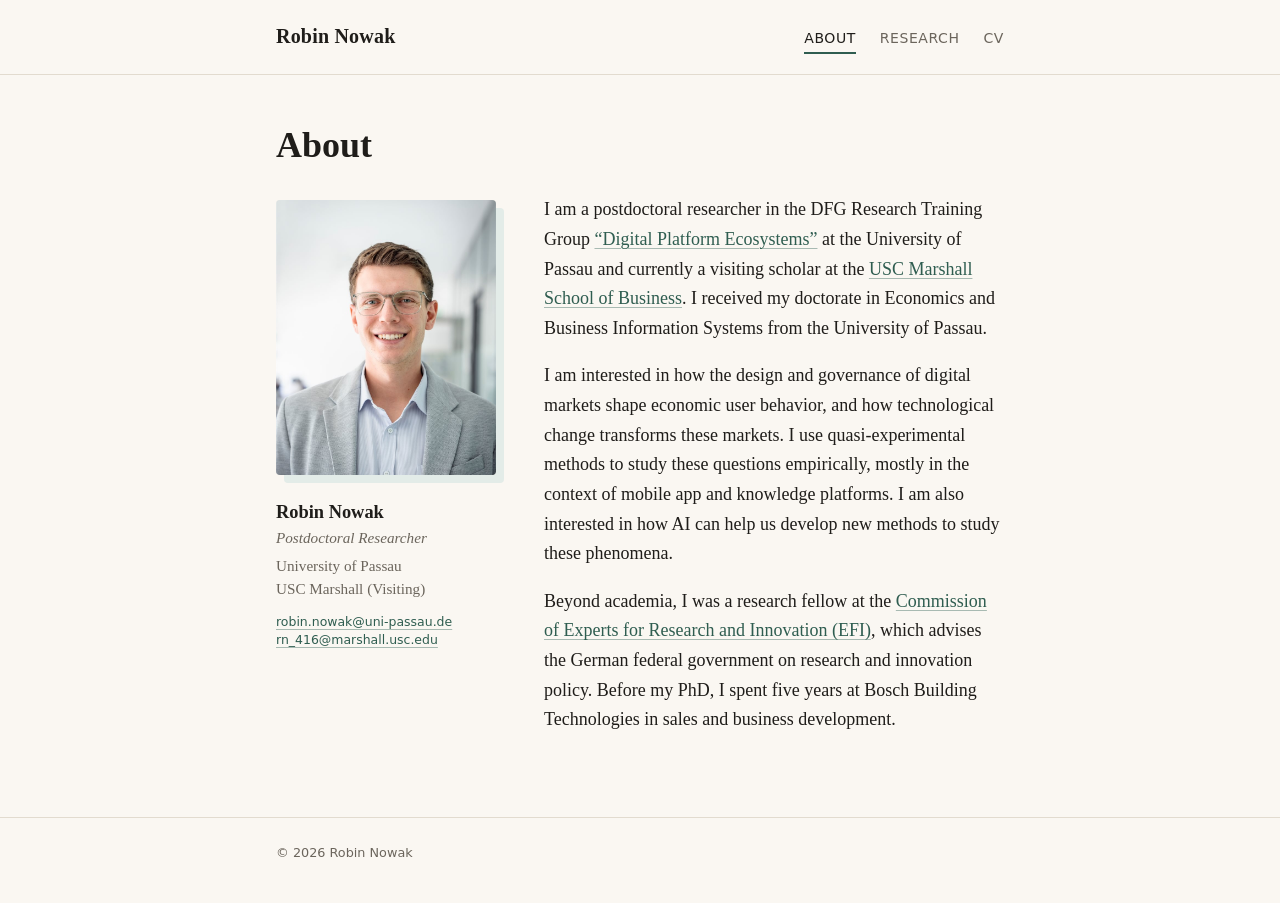
==== index.html @ 18aa1c7b "Initial version of academic website" ====
<!doctype html>
<html lang="en">
<head>
  <meta charset="utf-8">
  <meta name="viewport" content="width=device-width, initial-scale=1">
  <title>Robin Nowak</title>
  <meta name="description" content="Robin Nowak — academic website. Research, publications and CV.">
  <link rel="stylesheet" href="assets/style.css">
</head>
<body>

  <header class="site-header">
    <div class="wrap">
      <a class="site-name" href="index.html">Robin Nowak</a>
      <nav class="site-nav">
        <a href="index.html" aria-current="page">About</a>
        <a href="research.html">Research</a>
        <a href="pdfs/cv_nowak.pdf" target="_blank" rel="noopener">CV</a>
      </nav>
    </div>
  </header>

  <main>
    <div class="wrap">

      <h1 class="page-title">About</h1>

      <div class="about">
        <aside class="profile">
          <img src="assets/portrait.jpg" alt="Portrait of Robin Nowak">
          <p class="name">Robin Nowak</p>
          <p class="role">Postdoctoral Researcher</p>
          <p class="affil">University of Passau<br>USC Marshall (Visiting)</p>
          <p class="contact">
            <a href="mailto:robin.nowak@uni-passau.de">robin.nowak@uni-passau.de</a><br>
            <a href="mailto:rn_416@marshall.usc.edu">rn_416@marshall.usc.edu</a>
          </p>
        </aside>

        <section class="bio">
        <p>I am a postdoctoral researcher in the DFG Research Training Group <a href="https://www.dpe.uni-passau.de/en/" target="_blank" rel="noopener">“Digital Platform Ecosystems”</a> at the University of Passau and currently a visiting scholar at the <a href="https://www.marshall.usc.edu/" target="_blank" rel="noopener">USC Marshall School of Business</a>. I received my doctorate in Economics and Business Information Systems from the University of Passau.</p>
        <p>I am interested in how the design and governance of digital markets shape economic user behavior, and how technological change transforms these markets. I use quasi-experimental methods to study these questions empirically, mostly in the context of mobile app and knowledge platforms. I am also interested in how AI can help us develop new methods to study these phenomena.</p>
        <p>Beyond academia, I was a research fellow at the <a href="https://www.e-fi.de/en/" target="_blank" rel="noopener">Commission of Experts for Research and Innovation (EFI)</a>, which advises the German federal government on research and innovation policy. Before my PhD, I spent five years at Bosch Building Technologies in sales and business development.</p>
        </section>
      </div>

    </div>
  </main>

  <footer class="site-footer">
    <div class="wrap">© <span id="year">2026</span> Robin Nowak</div>
  </footer>

  <script>document.getElementById("year").textContent = new Date().getFullYear();</script>
</body>
</html>
---- assets/style.css ----
/* ---------- Fonts (self-hosted, latin subset) ---------- */
@font-face {
  font-family: "Inter";
  font-style: normal;
  font-weight: 400 600;
  font-display: swap;
  src: url("fonts/inter-latin.woff2") format("woff2");
}
@font-face {
  font-family: "Source Serif 4";
  font-style: normal;
  font-weight: 400 600;
  font-display: swap;
  src: url("fonts/source-serif-4-latin.woff2") format("woff2");
}
@font-face {
  font-family: "Source Serif 4";
  font-style: italic;
  font-weight: 400;
  font-display: swap;
  src: url("fonts/source-serif-4-italic-latin.woff2") format("woff2");
}

/* ---------- Color tokens ---------- */
:root {
  --bg: #faf7f2;
  --surface: #f2ede4;
  --ink: #1f1d1a;
  --muted: #6b655c;
  --rule: #e2dbcf;
  --accent: #2f5d50;
  --accent-soft: #e3ece8;
  --serif: "Source Serif 4", Georgia, "Times New Roman", serif;
  --sans: "Inter", system-ui, -apple-system, "Segoe UI", sans-serif;
}

@media (prefers-color-scheme: dark) {
  :root:not([data-theme="light"]) {
    --bg: #1a1916;
    --surface: #23211d;
    --ink: #ece7de;
    --muted: #a39c90;
    --rule: #34312b;
    --accent: #8cc2ae;
    --accent-soft: #263430;
  }
}

:root[data-theme="dark"] {
  --bg: #1a1916;
  --surface: #23211d;
  --ink: #ece7de;
  --muted: #a39c90;
  --rule: #34312b;
  --accent: #8cc2ae;
  --accent-soft: #263430;
}

/* ---------- Base ---------- */
*, *::before, *::after { box-sizing: border-box; }

html { -webkit-text-size-adjust: 100%; }

body {
  margin: 0;
  background: var(--bg);
  color: var(--ink);
  font-family: var(--serif);
  font-size: 1.125rem;
  line-height: 1.65;
}

a {
  color: var(--accent);
  text-decoration: underline;
  text-decoration-thickness: 1px;
  text-underline-offset: 3px;
  text-decoration-color: color-mix(in srgb, var(--accent) 40%, transparent);
}
a:hover { text-decoration-color: var(--accent); }

.wrap {
  max-width: 760px;
  margin: 0 auto;
  padding: 0 16px;
}

/* ---------- Header / nav ---------- */
.site-header {
  border-bottom: 1px solid var(--rule);
}
.site-header .wrap {
  display: flex;
  align-items: baseline;
  justify-content: space-between;
  gap: 1rem;
  flex-wrap: wrap;
  padding-top: 1.25rem;
  padding-bottom: 1.25rem;
}
.site-name {
  font-size: 1.25rem;
  font-weight: 600;
  color: var(--ink);
  text-decoration: none;
  letter-spacing: 0.01em;
}
.site-nav {
  display: flex;
  gap: 1.5rem;
  font-family: var(--sans);
  font-size: 0.875rem;
  letter-spacing: 0.04em;
  text-transform: uppercase;
}
.site-nav a {
  color: var(--muted);
  text-decoration: none;
  padding-bottom: 2px;
  border-bottom: 2px solid transparent;
}
.site-nav a:hover { color: var(--ink); }
.site-nav a[aria-current="page"] {
  color: var(--ink);
  border-bottom-color: var(--accent);
}

/* ---------- Main ---------- */
main { padding: 3rem 0 4rem; }

h1, h2, h3 { font-weight: 600; line-height: 1.25; }
h1 { font-size: 2.25rem; margin: 0 0 0.25rem; }

h2 {
  font-size: 0.8rem;
  font-family: var(--sans);
  font-weight: 600;
  letter-spacing: 0.12em;
  text-transform: uppercase;
  color: var(--accent);
  margin: 3rem 0 1.25rem;
  padding-bottom: 0.5rem;
  border-bottom: 1px solid var(--rule);
}

/* ---------- Profile (home) ---------- */
.page-title { margin-bottom: 2rem; }

.about {
  display: grid;
  grid-template-columns: 220px 1fr;
  gap: 3rem;
  align-items: start;
}
.profile img {
  display: block;
  width: 100%;
  aspect-ratio: 4 / 5;
  object-fit: cover;
  object-position: 50% 10%;
  border-radius: 4px;
  background: var(--surface);
  box-shadow: 8px 8px 0 var(--accent-soft);
  margin-bottom: 1.5rem;
}
.profile p { margin: 0; font-size: 0.95rem; line-height: 1.5; }
.profile .name { font-size: 1.15rem; font-weight: 600; }
.profile .role { color: var(--muted); font-style: italic; }
.profile .affil { color: var(--muted); margin-top: 0.35rem; }
.profile .contact {
  margin-top: 0.75rem;
  font-family: var(--sans);
  font-size: 0.78rem;
  overflow-wrap: anywhere;
}

.bio p { margin: 0 0 1.1rem; }
.bio p:first-child { margin-top: -0.3rem; }

/* ---------- Research ---------- */
.paper {
  margin: 0 0 1.75rem;
}
.paper-title {
  font-size: 1.15rem;
  font-weight: 600;
  margin: 0;
}
.paper-title a { color: var(--ink); text-decoration: none; }
.paper-title a:hover { color: var(--accent); }
.paper-meta {
  margin: 0.15rem 0 0;
  color: var(--muted);
  font-size: 1rem;
}
.paper-status {
  font-style: italic;
}
.paper details {
  margin-top: 0.35rem;
  font-size: 1rem;
}
.paper summary {
  cursor: pointer;
  display: inline-block;
  font-family: var(--sans);
  font-size: 0.75rem;
  letter-spacing: 0.06em;
  text-transform: uppercase;
  color: var(--accent);
  list-style: none;
}
.paper summary::-webkit-details-marker { display: none; }
.paper summary::before { content: "+ "; }
.paper details[open] summary::before { content: "– "; }
.paper details p {
  margin: 0.6rem 0 0;
  padding-left: 1rem;
  border-left: 2px solid var(--rule);
}
.paper-links {
  display: inline;
  margin-left: 0.75rem;
  font-family: var(--sans);
  font-size: 0.75rem;
  letter-spacing: 0.06em;
  text-transform: uppercase;
}
.paper-links a { margin-right: 0.75rem; }

/* ---------- Footer ---------- */
.site-footer {
  border-top: 1px solid var(--rule);
  padding: 1.5rem 0 2.5rem;
  font-family: var(--sans);
  font-size: 0.8rem;
  color: var(--muted);
}

/* ---------- Small screens ---------- */
@media (max-width: 600px) {
  body { font-size: 1.05rem; }
  main { padding: 2rem 0 3rem; }
  h1 { font-size: 1.85rem; }
  .about {
    grid-template-columns: 1fr;
    gap: 2rem;
  }
  .profile img { width: 180px; }
  .site-nav { gap: 1rem; }
  .paper-links { display: block; margin: 0.25rem 0 0; }
}
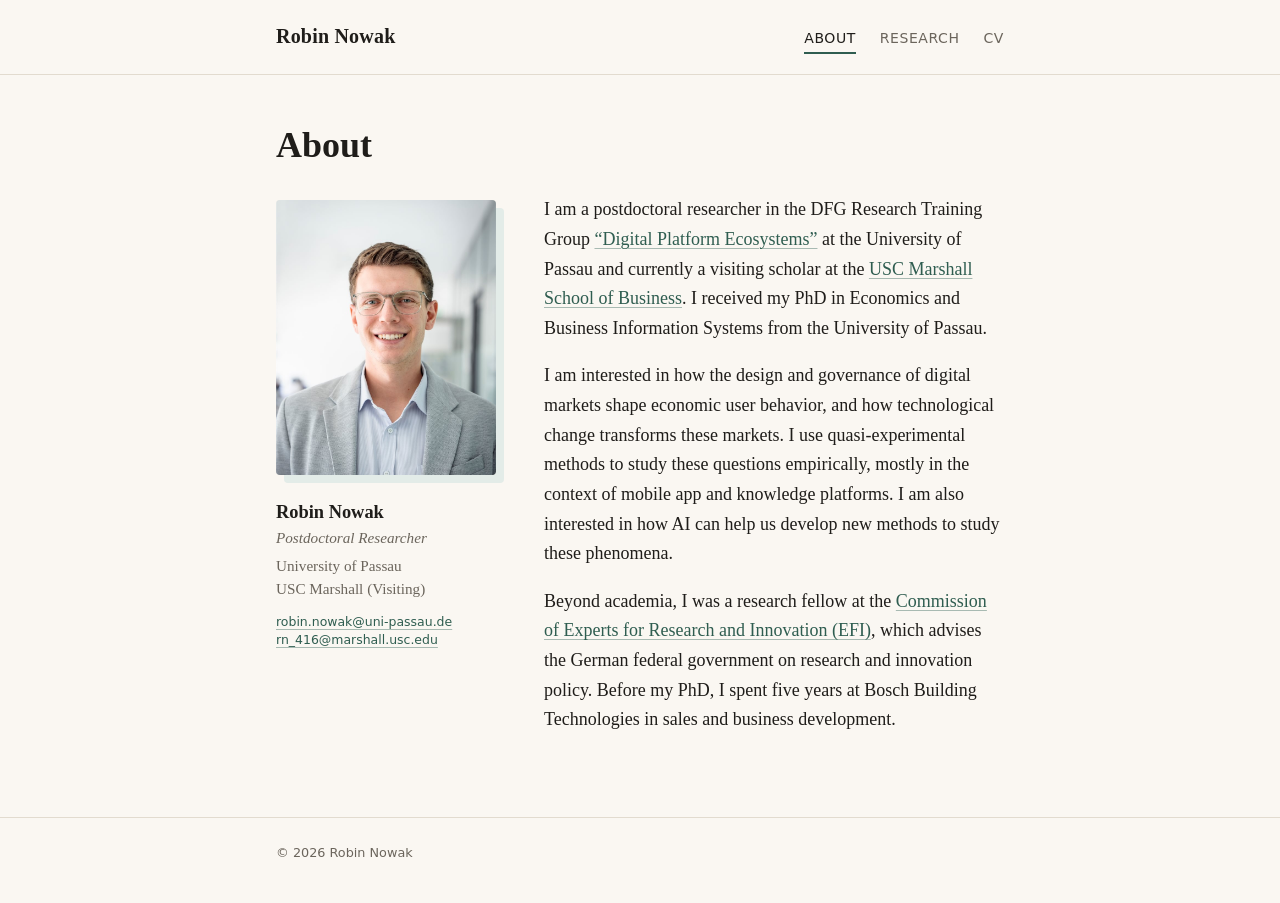
==== commit 360ac303: "Use PhD instead of doctorate in bio" ====
--- a/index.html
+++ b/index.html
@@ -38,7 +38,7 @@
         </aside>
 
         <section class="bio">
-        <p>I am a postdoctoral researcher in the DFG Research Training Group <a href="https://www.dpe.uni-passau.de/en/" target="_blank" rel="noopener">“Digital Platform Ecosystems”</a> at the University of Passau and currently a visiting scholar at the <a href="https://www.marshall.usc.edu/" target="_blank" rel="noopener">USC Marshall School of Business</a>. I received my doctorate in Economics and Business Information Systems from the University of Passau.</p>
+        <p>I am a postdoctoral researcher in the DFG Research Training Group <a href="https://www.dpe.uni-passau.de/en/" target="_blank" rel="noopener">“Digital Platform Ecosystems”</a> at the University of Passau and currently a visiting scholar at the <a href="https://www.marshall.usc.edu/" target="_blank" rel="noopener">USC Marshall School of Business</a>. I received my PhD in Economics and Business Information Systems from the University of Passau.</p>
         <p>I am interested in how the design and governance of digital markets shape economic user behavior, and how technological change transforms these markets. I use quasi-experimental methods to study these questions empirically, mostly in the context of mobile app and knowledge platforms. I am also interested in how AI can help us develop new methods to study these phenomena.</p>
         <p>Beyond academia, I was a research fellow at the <a href="https://www.e-fi.de/en/" target="_blank" rel="noopener">Commission of Experts for Research and Innovation (EFI)</a>, which advises the German federal government on research and innovation policy. Before my PhD, I spent five years at Bosch Building Technologies in sales and business development.</p>
         </section>
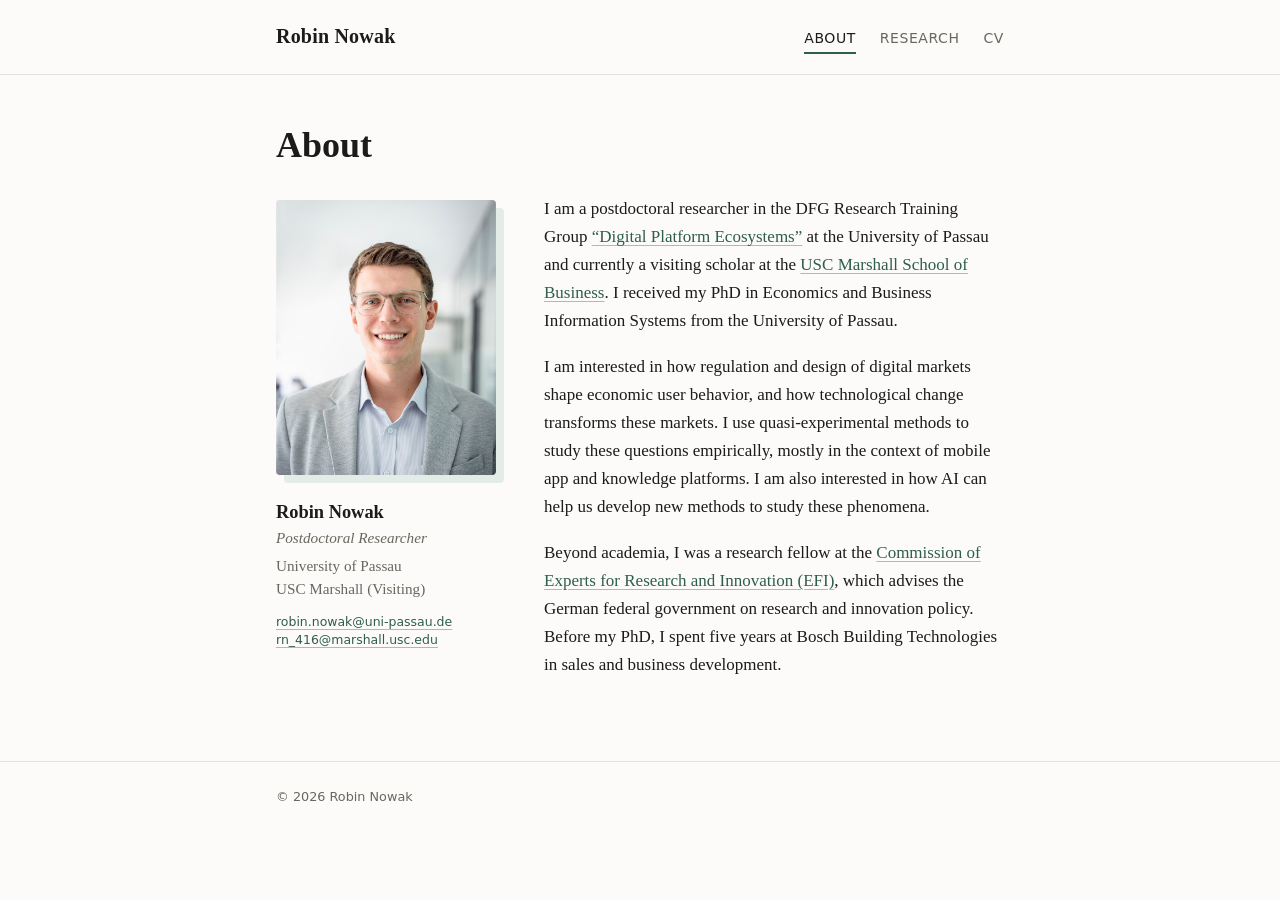
==== commit e3fa5483: "Neutral off-white palette, Georgia body font, drop self-hosted fonts; bio wording" ====
--- a/index.html
+++ b/index.html
@@ -39,7 +39,7 @@
 
         <section class="bio">
         <p>I am a postdoctoral researcher in the DFG Research Training Group <a href="https://www.dpe.uni-passau.de/en/" target="_blank" rel="noopener">“Digital Platform Ecosystems”</a> at the University of Passau and currently a visiting scholar at the <a href="https://www.marshall.usc.edu/" target="_blank" rel="noopener">USC Marshall School of Business</a>. I received my PhD in Economics and Business Information Systems from the University of Passau.</p>
-        <p>I am interested in how the design and governance of digital markets shape economic user behavior, and how technological change transforms these markets. I use quasi-experimental methods to study these questions empirically, mostly in the context of mobile app and knowledge platforms. I am also interested in how AI can help us develop new methods to study these phenomena.</p>
+        <p>I am interested in how regulation and design of digital markets shape economic user behavior, and how technological change transforms these markets. I use quasi-experimental methods to study these questions empirically, mostly in the context of mobile app and knowledge platforms. I am also interested in how AI can help us develop new methods to study these phenomena.</p>
         <p>Beyond academia, I was a research fellow at the <a href="https://www.e-fi.de/en/" target="_blank" rel="noopener">Commission of Experts for Research and Innovation (EFI)</a>, which advises the German federal government on research and innovation policy. Before my PhD, I spent five years at Bosch Building Technologies in sales and business development.</p>
         </section>
       </div>
--- a/assets/style.css
+++ b/assets/style.css
@@ -1,59 +1,36 @@
-/* ---------- Fonts (self-hosted, latin subset) ---------- */
-@font-face {
-  font-family: "Inter";
-  font-style: normal;
-  font-weight: 400 600;
-  font-display: swap;
-  src: url("fonts/inter-latin.woff2") format("woff2");
-}
-@font-face {
-  font-family: "Source Serif 4";
-  font-style: normal;
-  font-weight: 400 600;
-  font-display: swap;
-  src: url("fonts/source-serif-4-latin.woff2") format("woff2");
-}
-@font-face {
-  font-family: "Source Serif 4";
-  font-style: italic;
-  font-weight: 400;
-  font-display: swap;
-  src: url("fonts/source-serif-4-italic-latin.woff2") format("woff2");
-}
-
 /* ---------- Color tokens ---------- */
 :root {
-  --bg: #faf7f2;
-  --surface: #f2ede4;
-  --ink: #1f1d1a;
-  --muted: #6b655c;
-  --rule: #e2dbcf;
+  --bg: #fcfbf9;
+  --surface: #f4f3f0;
+  --ink: #1c1b19;
+  --muted: #68665f;
+  --rule: #e4e2dd;
   --accent: #2f5d50;
-  --accent-soft: #e3ece8;
-  --serif: "Source Serif 4", Georgia, "Times New Roman", serif;
-  --sans: "Inter", system-ui, -apple-system, "Segoe UI", sans-serif;
+  --accent-soft: #e4ece8;
+  --serif: Georgia, "Times New Roman", Times, serif;
+  --sans: system-ui, -apple-system, "Segoe UI", "Helvetica Neue", Helvetica, Arial, sans-serif;
 }
 
 @media (prefers-color-scheme: dark) {
   :root:not([data-theme="light"]) {
-    --bg: #1a1916;
-    --surface: #23211d;
-    --ink: #ece7de;
-    --muted: #a39c90;
-    --rule: #34312b;
+    --bg: #121212;
+    --surface: #1c1c1c;
+    --ink: #e8e8e8;
+    --muted: #a0a0a0;
+    --rule: #2e2e2e;
     --accent: #8cc2ae;
-    --accent-soft: #263430;
+    --accent-soft: #223029;
   }
 }
 
 :root[data-theme="dark"] {
-  --bg: #1a1916;
-  --surface: #23211d;
-  --ink: #ece7de;
-  --muted: #a39c90;
-  --rule: #34312b;
+  --bg: #121212;
+  --surface: #1c1c1c;
+  --ink: #e8e8e8;
+  --muted: #a0a0a0;
+  --rule: #2e2e2e;
   --accent: #8cc2ae;
-  --accent-soft: #263430;
+  --accent-soft: #223029;
 }
 
 /* ---------- Base ---------- */
@@ -66,7 +43,7 @@
   background: var(--bg);
   color: var(--ink);
   font-family: var(--serif);
-  font-size: 1.125rem;
+  font-size: 1.0625rem;
   line-height: 1.65;
 }
 
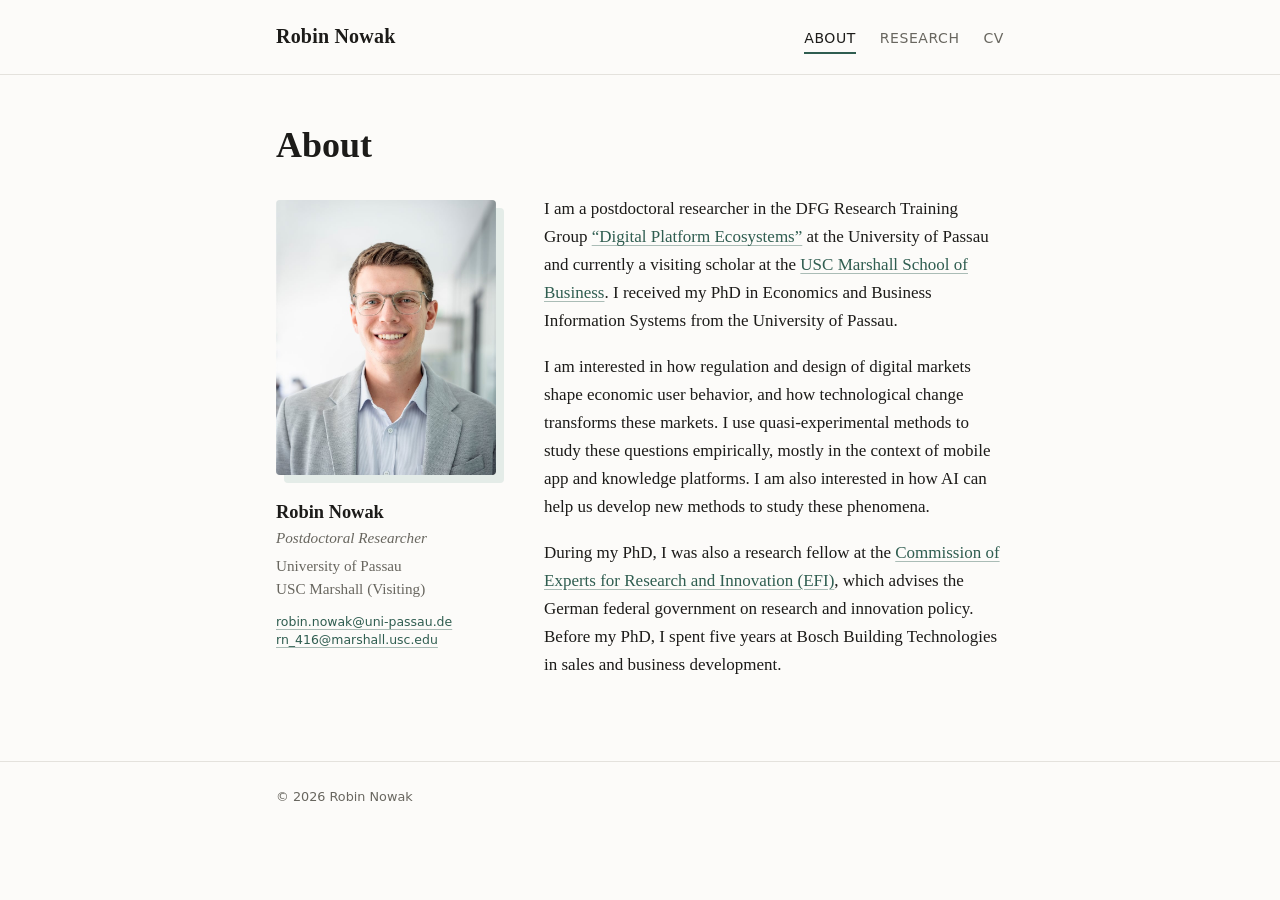
==== commit b1e72e1a: "Reword EFI sentence in bio Co-Authored-By: Claude Fable 5.1 <noreply@anthropic.com>" ====
--- a/index.html
+++ b/index.html
@@ -40,7 +40,7 @@
         <section class="bio">
         <p>I am a postdoctoral researcher in the DFG Research Training Group <a href="https://www.dpe.uni-passau.de/en/" target="_blank" rel="noopener">“Digital Platform Ecosystems”</a> at the University of Passau and currently a visiting scholar at the <a href="https://www.marshall.usc.edu/" target="_blank" rel="noopener">USC Marshall School of Business</a>. I received my PhD in Economics and Business Information Systems from the University of Passau.</p>
         <p>I am interested in how regulation and design of digital markets shape economic user behavior, and how technological change transforms these markets. I use quasi-experimental methods to study these questions empirically, mostly in the context of mobile app and knowledge platforms. I am also interested in how AI can help us develop new methods to study these phenomena.</p>
-        <p>Beyond academia, I was a research fellow at the <a href="https://www.e-fi.de/en/" target="_blank" rel="noopener">Commission of Experts for Research and Innovation (EFI)</a>, which advises the German federal government on research and innovation policy. Before my PhD, I spent five years at Bosch Building Technologies in sales and business development.</p>
+        <p>During my PhD, I was also a research fellow at the <a href="https://www.e-fi.de/en/" target="_blank" rel="noopener">Commission of Experts for Research and Innovation (EFI)</a>, which advises the German federal government on research and innovation policy. Before my PhD, I spent five years at Bosch Building Technologies in sales and business development.</p>
         </section>
       </div>
 
